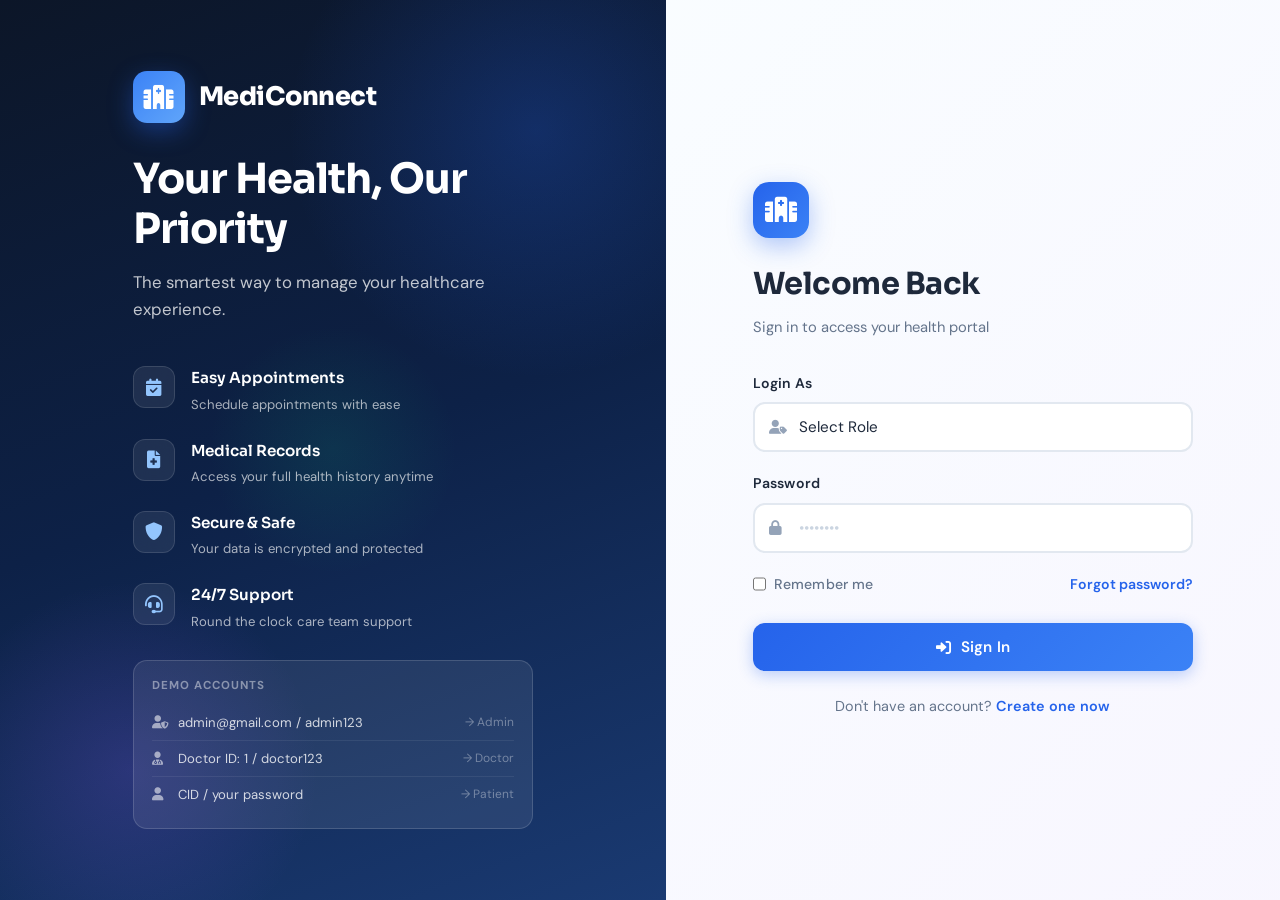
==== views/index.html @ 65984899 "fixed login" ====
<!doctype html>
<html lang="en">
  <head>
    <meta charset="UTF-8" />
    <meta name="viewport" content="width=device-width, initial-scale=1.0" />
    <title>MediConnect | Patient Portal</title>
    <link
      rel="stylesheet"
      href="https://cdnjs.cloudflare.com/ajax/libs/font-awesome/6.0.0/css/all.min.css"
    />
    <link rel="stylesheet" href="css/base.css" />
    <link rel="stylesheet" href="css/dashboard.css" />
    <link rel="stylesheet" href="css/mobile.css" />
  </head>
  <body>
    <!-- ── TOP NAV (Desktop only) ── -->
    <nav class="top-nav">
      <div class="logo" onclick="window.location.href = 'index.html'">
        MediConnect
      </div>
      <ul class="desktop-nav-links">
        <li class="active" onclick="showPage('dashboard', this)">
          <i class="fas fa-th-large"></i> <span>Dashboard</span>
        </li>
        <li onclick="showPage('appointments', this)">
          <i class="fas fa-calendar-check"></i> <span>Appointments</span>
        </li>
        <li onclick="showPage('records', this)">
          <i class="fas fa-file-medical"></i> <span>Records</span>
        </li>
        <li onclick="showPage('profile', this)">
          <i class="fas fa-user-circle"></i> <span>Profile</span>
        </li>
        <li onclick="confirmLogout()">
          <i class="fas fa-sign-out-alt"></i> <span>Logout</span>
        </li>
      </ul>
    </nav>

    <!-- ── MOBILE HEADER ── -->
    <header class="mobile-header">
      <div class="mobile-logo" onclick="window.location.href = 'index.html'">
        MediConnect
      </div>
      <span class="mobile-page-title" id="mobilePageTitle">Dashboard</span>
      <button
        class="header-logout-btn"
        onclick="confirmLogout()"
        title="Logout"
      >
        <i class="fas fa-sign-out-alt"></i>
      </button>
    </header>

    <!-- ── BOTTOM NAV (Mobile only) ── -->
    <nav class="bottom-nav">
      <ul>
        <li
          class="active"
          id="bnav-dashboard"
          onclick="showPage('dashboard', null, 'Home')"
        >
          <i class="fas fa-home"></i>
          Home
        </li>
        <li
          id="bnav-appointments"
          onclick="showPage('appointments', null, 'Appointments')"
        >
          <i class="fas fa-calendar-check"></i>
          Book
        </li>
        <li id="bnav-records" onclick="showPage('records', null, 'Records')">
          <i class="fas fa-file-medical"></i>
          Records
        </li>
        <li id="bnav-profile" onclick="showPage('profile', null, 'Profile')">
          <i class="fas fa-user-circle"></i>
          Profile
        </li>
      </ul>
    </nav>

    <!-- ── NAV HINT (first-time tooltip) ── -->
    <div class="nav-hint" id="navHint">
      <i class="fas fa-hand-point-down" style="margin-right: 6px"></i> Tap icons
      below to navigate
    </div>

    <!-- ── LOGOUT MODAL ── -->
    <div class="logout-overlay" id="logoutOverlay">
      <div class="logout-modal">
        <div class="modal-icon"><i class="fas fa-sign-out-alt"></i></div>
        <h3>Log Out?</h3>
        <p>You'll be signed out of your MediConnect account.</p>
        <div class="modal-actions">
          <button class="btn-cancel" onclick="closeLogout()">Cancel</button>
          <button class="btn-logout-confirm" onclick="doLogout()">
            Log Out
          </button>
        </div>
      </div>
    </div>

    <!-- ── MAIN CONTENT ── -->
    <main class="main-content">
      <!-- DASHBOARD -->
      <section id="dashboard" class="page-section active">
        <h1>Dashboard</h1>

        <!-- Desktop welcome -->
        <div class="welcome-section welcome-desktop">
          <h2>Welcome back!</h2>
          <p>
            <i class="fas fa-calendar-check"></i> 2 appointments scheduled for
            today.
          </p>
          <p>
            <i class="fas fa-heart"></i> Your health is our priority. Keep up
            with your appointments!
          </p>
        </div>

        <!-- Mobile welcome (short) -->
        <div
          class="welcome-section welcome-mobile"
          style="padding: 20px 20px 20px 26px"
        >
          <h2 style="font-size: 1.3rem; margin-bottom: 6px">Hi</h2>
          <p style="font-size: 0.88rem; margin: 0">
            <i class="fas fa-calendar-check"></i> 2 appointments today
          </p>
        </div>

        <!-- Mobile quick actions -->
        <div class="quick-actions">
          <button
            class="quick-action-btn"
            onclick="showPage('appointments', null, 'Appointments')"
          >
            <i class="fas fa-plus-circle"></i>
            Book Appointment
          </button>
          <button
            class="quick-action-btn"
            onclick="showPage('records', null, 'Records')"
          >
            <i class="fas fa-file-medical"></i>
            My Records
          </button>
        </div>

        <div class="stats-grid">
          <div
            class="stat-card blue"
            onclick="showPage('appointments', null, 'Appointments')"
          >
            <div class="stat-icon"><i class="fas fa-calendar-check"></i></div>
            <div class="stat-content">
              <h4>2</h4>
              <p>Upcoming Appointments</p>
            </div>
          </div>
          <div
            class="stat-card green"
            onclick="showPage('records', null, 'Records')"
          >
            <div class="stat-icon"><i class="fas fa-file-medical"></i></div>
            <div class="stat-content">
              <h4>5</h4>
              <p>Medical Records</p>
            </div>
          </div>
        </div>

        <div class="card">
          <h3>
            <i
              class="fas fa-history"
              style="color: var(--accent); margin-right: 8px"
            ></i
            >Recent Activity
          </h3>

          <!-- Desktop activity -->
          <div class="desktop-activity">
            <div class="activity-card">
              <strong>Appointment Confirmed</strong>
              <p
                style="
                  color: var(--text-muted);
                  font-size: 0.9rem;
                  margin: 5px 0 0 0;
                "
              >
                Dr. Karma Wangchuk · 2026-04-22 at 10:00 AM
              </p>
            </div>
            <div class="activity-card">
              <strong>Medical Record Updated</strong>
              <p
                style="
                  color: var(--text-muted);
                  font-size: 0.9rem;
                  margin: 5px 0 0 0;
                "
              >
                Latest diagnosis added to your records
              </p>
            </div>
            <div class="activity-card">
              <strong>Prescription Issued</strong>
              <p
                style="
                  color: var(--text-muted);
                  font-size: 0.9rem;
                  margin: 5px 0 0 0;
                "
              >
                Paracetamol 500mg · Valid until 2026-05-22
              </p>
            </div>
          </div>

          <!-- Mobile activity (compact pills) -->
          <div class="mobile-activity" style="display: none">
            <div class="activity-pill">
              <div class="pill-icon blue">
                <i class="fas fa-calendar-check"></i>
              </div>
              <div class="pill-text">
                <strong>Appointment Confirmed</strong>
                <span>Dr. Karma · Apr 22, 10:00 AM</span>
              </div>
            </div>
            <div class="activity-pill">
              <div class="pill-icon green">
                <i class="fas fa-file-medical"></i>
              </div>
              <div class="pill-text">
                <strong>Record Updated</strong>
                <span>New diagnosis added</span>
              </div>
            </div>
            <div class="activity-pill">
              <div class="pill-icon orange">
                <i class="fas fa-prescription-bottle-alt"></i>
              </div>
              <div class="pill-text">
                <strong>Prescription Issued</strong>
                <span>Paracetamol 500mg</span>
              </div>
            </div>
          </div>
        </div>
      </section>

      <!-- APPOINTMENTS -->
      <section id="appointments" class="page-section">
        <h1>Appointments</h1>
        <div class="card">
          <h3>Book New Appointment</h3>
          <form id="appointmentForm" style="margin-top: 16px">
            <div class="form-grid">
              <div class="form-group">
                <label>Patient Name</label>
                <input
                  type="text"
                  id="patientName"
                  placeholder="Your name"
                  required
                />
              </div>
              <div class="form-group">
                <label>Date</label>
                <input type="date" id="appointmentDate" required />
              </div>
             <div class="form-group">
              <label>Time Slot</label>
              <select id="appointmentTime" required>
                <option value="">Select a time slot</option>
                <option value="09:00">9:00 – 9:15 AM</option>
                <option value="09:15">9:15 – 9:30 AM</option>
                <option value="09:30">9:30 – 9:45 AM</option>
                <option value="09:45">9:45 – 10:00 AM</option>
                <option value="10:00">10:00 – 10:15 AM</option>
                <option value="10:15">10:15 – 10:30 AM</option>
                <option value="10:30">10:30 – 10:45 AM</option>
                <option value="11:00">11:00 – 11:15 AM</option>
                <option value="11:30">11:30 – 11:45 AM</option>
                <option value="11:45">11:45 AM – 12:00 PM</option>
                <option value="12:00">12:00 – 12:15 PM</option>
                <option value="12:15">12:15 – 12:30 PM</option>
                <option value="12:30">12:30 – 12:45 PM</option>
                <option value="12:45">12:45 – 1:00 PM</option>
                <option value="14:00">2:00 – 2:15 PM</option>
                <option value="14:15">2:15 – 2:30 PM</option>
                <option value="14:30">2:30 – 2:45 PM</option>
                <option value="14:45">2:45 – 3:00 PM</option>
              </select>
            </div>
              <div class="form-group">
                <label>CID No.</label>
                <input
                  type="text"
                  id="cidNo"
                  placeholder="e.g. 11410001234"
                  required
                />
              </div>
              <div class="form-group">
                <label>Chamber</label>
                <select id="chamberNo" required>
                  <option value="">Select Chamber</option>
              </select>
            </div>
            </div>
            <button type="submit" class="btn-primary" style="margin-top: 20px">
              <i class="fas fa-plus" style="margin-right: 8px"></i>Book
              Appointment
            </button>
          </form>
        </div>

        <div class="card">
          <h3>Upcoming Schedule</h3>

          <!-- Desktop table -->
          <div class="desktop-table">
            <table>
              <thead>
                <tr>
                  <th>ID</th>
                  <th>Patient</th>
                  <th>Date</th>
                  <th>Time</th>
                  <th>CID No.</th>
                  <th>Status</th>
                  <th>Action</th>
                </tr>
              </thead>
              <tbody id="appointmentTableBody">
              </tbody>
            </table>
          </div>

          <!-- Mobile appointment cards -->
          <div
            class="mobile-appt-list"
            style="display: none"
            id="mobileApptList"
          >
            <div class="appt-card">
              <div class="appt-card-header">
                <strong>Dorji Wangchuk</strong>
                <span class="badge status-on">Scheduled</span>
              </div>
              <div class="appt-card-body">
                <div class="appt-info-item">
                  <span class="info-label">Date</span>
                  <span class="info-value">2026-04-22</span>
                </div>
                <div class="appt-info-item">
                  <span class="info-label">Time</span>
                  <span class="info-value">10:00 AM</span>
                </div>
                <div class="appt-info-item">
                  <span class="info-label">CID No.</span>
                  <span class="info-value">11410001234</span>
                </div>
                <div class="appt-info-item">
                  <span class="info-label">ID</span>
                  <span class="info-value">#8821</span>
                </div>
              </div>
              <button
                class="btn-small"
                style="width: 100%"
                onclick="cancelAppointment(8821)"
              >
                <i class="fas fa-times" style="margin-right: 6px"></i>Cancel
                Appointment
              </button>
            </div>
          </div>
        </div>
      </section>

      <!-- RECORDS -->
      <section id="records" class="page-section">
        <h1>Medical Records</h1>
        <div class="card">
          <h3>Your Records</h3>
          <div id="recordsContainer" style="margin-top: 16px">
            <p style="color:var(--text-muted)">Loading records...</p>
          </div>
        </div>
      </section>
      <!-- PROFILE -->
      <section id="profile" class="page-section">
        <h1>My Profile</h1>
        <div class="card">
          <form id="profileForm">
            <div class="form-grid">
              <div class="form-group">
                <label>Full Name</label>
                <input type="text" id="profileName" placeholder="Full name" />
              </div>
              <div class="form-group">
                <label>CID</label>
                <input type="text" id="profileCid" placeholder="CID" readonly />
              </div>
              <div class="form-group">
                <label>Dzongkhag</label>
                <input type="text" id="profileDzongkhag" placeholder="Dzongkhag" />
              </div>
              <div class="form-group">
                <label>Phone</label>
                <input type="text" id="profilePhone" placeholder="Phone" />
              </div>
              <div class="form-group">
                <label>Gender</label>
                <select id="profileGender">
                  <option value="">Select</option>
                  <option>Male</option>
                  <option>Female</option>
                  <option>Other</option>
                </select>
              </div>
              <div class="form-group">
                <label>Date of Birth</label>
                <input type="date" id="profileDob" />
              </div>
            </div>
            <br />
            <button type="submit" class="btn-primary">Save Changes</button>
          </form>
        </div>
      </section>
    </main>

    <script src="js/mobile-nav.js?v=2"></script>
    <script src="js/main.js?v=2"></script>
  </body>
</html>
---- views/css/base.css ----
:root {
  --primary: #1d4ed8;
  --primary-hover: #1e3a8a;
  --primary-gradient: linear-gradient(135deg, #2563eb, #1e40af);
  --secondary: #475569;
  --bg-gradient: radial-gradient(
    circle at top left,
    #ffffff 0%,
    #f0f4f8 40%,
    #e2e8f0 100%
  );
  --white: #ffffff;
  --border: rgba(226, 232, 240, 0.6);
  --text-main: #0f172a;
  --text-muted: #64748b;
  --accent: #3b82f6;
  --shadow-sm: 0 2px 10px rgba(0, 0, 0, 0.02);
  --shadow-md: 0 8px 25px rgba(15, 23, 42, 0.06);
  --shadow-lg: 0 12px 35px rgba(37, 99, 235, 0.15);
  --glass-bg: rgba(255, 255, 255, 0.92);
  --glass-border: rgba(255, 255, 255, 0.6);
  --bottom-nav-h: 68px;
}

* {
  margin: 0;
  padding: 0;
  box-sizing: border-box;
  font-family:
    "Outfit",
    "Inter",
    -apple-system,
    BlinkMacSystemFont,
    "Segoe UI",
    Roboto,
    sans-serif;
}

body {
  background: var(--bg-gradient);
  background-attachment: fixed;
  color: var(--text-main);
  min-height: 100vh;
  line-height: 1.6;
}

/* ── TOP NAVBAR (desktop) ── */
.top-nav {
  width: 100%;
  background: var(--glass-bg);
  backdrop-filter: blur(16px);
  -webkit-backdrop-filter: blur(16px);
  position: fixed;
  top: 0;
  left: 0;
  right: 0;
  height: 70px;
  display: flex;
  align-items: center;
  justify-content: space-between;
  border-bottom: 1px solid var(--glass-border);
  box-shadow: var(--shadow-sm);
  z-index: 1000;
}

.logo {
  font-size: 1.4rem;
  font-weight: 800;
  background: var(--primary-gradient);
  -webkit-background-clip: text;
  -webkit-text-fill-color: transparent;
  padding: 0 32px;
  white-space: nowrap;
  letter-spacing: -0.5px;
  cursor: pointer;
}

.desktop-nav-links {
  list-style: none;
  display: flex;
  height: 100%;
  margin: 0 32px 0 auto;
  padding: 0;
  gap: 8px;
  align-items: center;
}

.desktop-nav-links li,
.desktop-nav-links a.nav-link {
  padding: 8px 16px;
  border-radius: 8px;
  cursor: pointer;
  color: var(--text-muted);
  display: flex;
  align-items: center;
  gap: 8px;
  font-size: 0.95rem;
  font-weight: 600;
  text-decoration: none;
}

.desktop-nav-links li:hover,
.desktop-nav-links a.nav-link:hover {
  background: rgba(37, 99, 235, 0.05);
  color: var(--primary);
}

.desktop-nav-links li.active,
.desktop-nav-links a.nav-link.active {
  background: var(--primary-gradient);
  color: var(--white);
  box-shadow: 0 4px 12px rgba(37, 99, 235, 0.2);
}

/* ── MAIN CONTENT ── */
.main-content {
  flex: 1;
  padding: 48px;
  margin-top: 70px;
  max-width: 1100px;
  margin-left: auto;
  margin-right: auto;
  width: 100%;
}

.page-section {
  display: none;
}
.page-section.active {
  display: block;
}

/* ── CARDS ── */
.card {
  background: var(--glass-bg);
  backdrop-filter: blur(20px);
  padding: 32px;
  border-radius: 16px;
  margin-bottom: 32px;
  border: 1px solid var(--white);
  box-shadow: var(--shadow-md);
}

h1 {
  margin-bottom: 28px;
  color: var(--text-main);
  font-weight: 800;
  font-size: 2rem;
  letter-spacing: -0.5px;
}

h2,
h3,
h4 {
  color: var(--text-main);
  font-weight: 700;
}

h3 {
  font-size: 1.35rem;
  margin-bottom: 20px;
}

/* ── BUTTONS ── */
.btn-primary {
  background: var(--primary-gradient);
  color: var(--white);
  border: none;
  padding: 12px 28px;
  border-radius: 10px;
  cursor: pointer;
  font-weight: 600;
  font-size: 1rem;
  box-shadow: 0 4px 15px rgba(37, 99, 235, 0.2);
}

.btn-primary:hover {
  background: var(--primary-hover);
  box-shadow: 0 6px 20px rgba(37, 99, 235, 0.3);
}

.btn-small {
  background: #f1f5f9;
  color: var(--text-main);
  border: 1px solid var(--border);
  padding: 8px 16px;
  border-radius: 8px;
  cursor: pointer;
  font-size: 0.85rem;
  font-weight: 600;
}

.btn-small:hover {
  background: #e2e8f0;
  border-color: #cbd5e1;
}

/* ── FORMS ── */
select,
input {
  width: 100%;
  padding: 12px 16px;
  border: 2px solid #e2e8f0;
  border-radius: 10px;
  font-size: 0.95rem;
  color: var(--text-main);
  background: #f8fafc;
}

select:focus,
input:focus {
  outline: none;
  border-color: var(--accent);
  background: var(--white);
  box-shadow: 0 0 0 4px rgba(59, 130, 246, 0.1);
}

.form-grid {
  display: grid;
  grid-template-columns: 1fr 1fr;
  gap: 24px;
}

.form-group {
  display: flex;
  flex-direction: column;
  gap: 8px;
}

.form-group label {
  font-size: 0.9rem;
  color: var(--text-main);
  font-weight: 600;
}

/* ── TABLES ── */
table {
  width: 100%;
  border-collapse: collapse;
  margin-top: 12px;
}

th,
td {
  text-align: left;
  padding: 16px;
  border-bottom: 1px solid var(--border);
  font-size: 0.95rem;
}

th {
  font-weight: 600;
  color: var(--text-muted);
  background: rgba(241, 245, 249, 0.5);
  text-transform: uppercase;
  font-size: 0.8rem;
  letter-spacing: 0.5px;
}

th:first-child {
  border-top-left-radius: 8px;
}
th:last-child {
  border-top-right-radius: 8px;
}
tbody tr:hover {
  background-color: rgba(248, 250, 252, 0.8);
}

/* ── BADGES ── */
.badge {
  padding: 6px 14px;
  border-radius: 9999px;
  font-size: 0.8rem;
  font-weight: 600;
  display: inline-block;
}

.status-on {
  background: #dbeafe;
  color: #1e40af;
  border: 1px solid #bfdbfe;
}
.status-off {
  background: #f1f5f9;
  color: #475569;
  border: 1px solid #e2e8f0;
}

/* ── DASHBOARD ── */
.stats-grid {
  display: grid;
  grid-template-columns: repeat(2, 1fr);
  gap: 24px;
  margin-bottom: 32px;
}

.stat-card {
  background: var(--white);
  padding: 32px;
  border-radius: 16px;
  border: 1px solid var(--white);
  display: flex;
  align-items: center;
  gap: 24px;
  cursor: pointer;
  box-shadow: var(--shadow-md);
}

.stat-card.blue {
  background: var(--primary-gradient);
  color: var(--white);
}
.stat-card.blue .stat-icon {
  background: rgba(255, 255, 255, 0.2);
  color: var(--white);
}
.stat-card.blue .stat-content h4,
.stat-card.blue .stat-content p {
  color: var(--white);
}
.stat-card.green {
  background: linear-gradient(135deg, #ffffff, #f0f9ff);
}

.stat-card .stat-icon {
  font-size: 2rem;
  color: var(--primary);
  width: 64px;
  height: 64px;
  display: flex;
  align-items: center;
  justify-content: center;
  background: #eff6ff;
  border-radius: 12px;
}

.stat-content h4 {
  font-size: 2rem;
  margin: 0 0 4px 0;
  color: var(--text-main);
  font-weight: 800;
}
.stat-content p {
  margin: 0;
  color: var(--text-muted);
  font-size: 1rem;
  font-weight: 500;
}

.welcome-section {
  background: var(--white);
  padding: 40px;
  border-radius: 16px;
  margin-bottom: 32px;
  border: 1px solid var(--white);
  position: relative;
  overflow: hidden;
  box-shadow: var(--shadow-md);
}

.welcome-section::before {
  content: "";
  position: absolute;
  top: 0;
  left: 0;
  bottom: 0;
  width: 6px;
  background: var(--primary-gradient);
}

.welcome-section h2 {
  margin: 0 0 16px 0;
  font-size: 1.8rem;
}
.welcome-section p {
  margin: 8px 0;
  color: var(--text-muted);
  font-size: 1rem;
  font-weight: 500;
}
.welcome-section i {
  width: 24px;
  color: var(--accent);
}

.activity-card {
  padding: 20px 0;
  border-bottom: 1px solid var(--border);
}
.activity-card:last-child {
  border-bottom: none;
  padding-bottom: 0;
}
.activity-card strong {
  color: var(--text-main);
  font-weight: 600;
  display: block;
  margin-bottom: 6px;
  font-size: 1.05rem;
}

/* ── LOGOUT MODAL ── */
.logout-overlay {
  display: none;
  position: fixed;
  inset: 0;
  background: rgba(15, 23, 42, 0.6);
  backdrop-filter: blur(4px);
  z-index: 3000;
  align-items: center;
  justify-content: center;
}

.logout-overlay.active {
  display: flex;
}

.logout-modal {
  background: var(--white);
  border-radius: 16px;
  padding: 40px;
  max-width: 420px;
  width: 90%;
  box-shadow: var(--shadow-lg);
  text-align: center;
}

.logout-modal .modal-icon {
  font-size: 2.5rem;
  color: var(--accent);
  background: #eff6ff;
  width: 80px;
  height: 80px;
  line-height: 80px;
  border-radius: 50%;
  margin: 0 auto 20px;
}

.logout-modal h3 {
  font-size: 1.5rem;
  margin-bottom: 12px;
  font-weight: 700;
}
.logout-modal p {
  color: var(--text-muted);
  font-size: 1rem;
  margin-bottom: 32px;
}

.modal-actions {
  display: flex;
  gap: 16px;
  justify-content: center;
}

.btn-cancel,
.btn-logout-confirm {
  padding: 12px 24px;
  border-radius: 10px;
  font-size: 1rem;
  font-weight: 600;
  cursor: pointer;
}

.btn-cancel {
  border: 1px solid var(--border);
  background: #f8fafc;
  color: var(--text-main);
}
.btn-cancel:hover {
  background: #f1f5f9;
}
.btn-logout-confirm {
  border: none;
  background: var(--primary-gradient);
  color: var(--white);
}
.btn-logout-confirm:hover {
  background: var(--primary-hover);
}

/* ── BOTTOM NAV (mobile only) ── */
.bottom-nav {
  display: none;
  position: fixed;
  bottom: 0;
  left: 0;
  right: 0;
  height: var(--bottom-nav-h);
  background: var(--glass-bg);
  backdrop-filter: blur(20px);
  -webkit-backdrop-filter: blur(20px);
  border-top: 1px solid var(--glass-border);
  box-shadow: 0 -4px 20px rgba(15, 23, 42, 0.08);
  z-index: 1000;
  padding-bottom: env(safe-area-inset-bottom);
}

.bottom-nav ul {
  list-style: none;
  display: flex;
  height: 100%;
  align-items: stretch;
  margin: 0;
  padding: 0;
}

.bottom-nav ul li {
  flex: 1;
  display: flex;
  flex-direction: column;
  align-items: center;
  justify-content: center;
  gap: 4px;
  cursor: pointer;
  padding: 8px 4px;
  color: var(--text-muted);
  font-size: 0.65rem;
  font-weight: 600;
  text-transform: uppercase;
  letter-spacing: 0.3px;
  border: none;
  background: none;
  transition: color 0.2s;
  -webkit-tap-highlight-color: transparent;
  position: relative;
}

.bottom-nav ul li i {
  font-size: 1.35rem;
  transition:
    transform 0.2s,
    color 0.2s;
}

.bottom-nav ul li.active {
  color: var(--primary);
}
.bottom-nav ul li.active i {
  transform: scale(1.15);
}

.bottom-nav ul li.active::before {
  content: "";
  position: absolute;
  top: 0;
  left: 50%;
  transform: translateX(-50%);
  width: 32px;
  height: 3px;
  border-radius: 0 0 4px 4px;
  background: var(--primary-gradient);
}

.bottom-nav ul li:not(.active):active {
  background: rgba(37, 99, 235, 0.06);
  border-radius: 10px;
}

/* ── MOBILE HEADER ── */
.mobile-header {
  display: none;
  position: fixed;
  top: 0;
  left: 0;
  right: 0;
  height: 60px;
  background: var(--glass-bg);
  backdrop-filter: blur(16px);
  border-bottom: 1px solid var(--glass-border);
  align-items: center;
  justify-content: space-between;
  padding: 0 20px;
  z-index: 1000;
  box-shadow: var(--shadow-sm);
}

.mobile-header .mobile-logo {
  font-size: 1.2rem;
  font-weight: 800;
  background: var(--primary-gradient);
  -webkit-background-clip: text;
  -webkit-text-fill-color: transparent;
  letter-spacing: -0.5px;
  cursor: pointer;
}

.mobile-header .mobile-page-title {
  font-size: 1rem;
  font-weight: 700;
  color: var(--text-main);
}

.mobile-header .header-logout-btn {
  background: none;
  border: none;
  cursor: pointer;
  color: var(--text-muted);
  font-size: 1.1rem;
  padding: 8px;
  border-radius: 8px;
}

.mobile-header .header-logout-btn:active {
  background: rgba(239, 68, 68, 0.08);
  color: #dc2626;
}

/* ── WELCOME VARIANTS ── */
.welcome-mobile {
  display: none;
}
.welcome-desktop {
  display: block;
}

/* ── ACTIVITY PILLS ── */
.activity-pill {
  display: flex;
  align-items: flex-start;
  gap: 14px;
  padding: 16px 0;
  border-bottom: 1px solid var(--border);
}

.activity-pill:last-child {
  border-bottom: none;
  padding-bottom: 0;
}

.activity-pill .pill-icon {
  width: 40px;
  height: 40px;
  border-radius: 10px;
  flex-shrink: 0;
  display: flex;
  align-items: center;
  justify-content: center;
  font-size: 1rem;
}

.pill-icon.blue {
  background: #dbeafe;
  color: #1d4ed8;
}
.pill-icon.green {
  background: #dcfce7;
  color: #16a34a;
}
.pill-icon.orange {
  background: #ffedd5;
  color: #ea580c;
}

.activity-pill .pill-text strong {
  font-size: 0.95rem;
  font-weight: 600;
  display: block;
  margin-bottom: 2px;
}

.activity-pill .pill-text span {
  font-size: 0.82rem;
  color: var(--text-muted);
}

/* ── MOBILE APPOINTMENT CARDS ── */
.appt-card {
  background: #f8fafc;
  border: 1px solid var(--border);
  border-radius: 12px;
  padding: 16px;
  margin-bottom: 12px;
}

.appt-card-header {
  display: flex;
  justify-content: space-between;
  align-items: center;
  margin-bottom: 10px;
}

.appt-card-header strong {
  font-size: 0.95rem;
  font-weight: 700;
}

.appt-card-body {
  display: grid;
  grid-template-columns: 1fr 1fr;
  gap: 8px;
  margin-bottom: 12px;
}

.appt-info-item {
  display: flex;
  flex-direction: column;
  gap: 2px;
}

.appt-info-item .info-label {
  font-size: 0.7rem;
  color: var(--text-muted);
  text-transform: uppercase;
  letter-spacing: 0.5px;
  font-weight: 600;
}

.appt-info-item .info-value {
  font-size: 0.88rem;
  font-weight: 600;
  color: var(--text-main);
}

/* ── NAV HINT TOOLTIP ── */
.nav-hint {
  display: none;
  position: fixed;
  bottom: calc(var(--bottom-nav-h) + 12px);
  left: 50%;
  transform: translateX(-50%);
  background: #0f172a;
  color: white;
  padding: 10px 18px;
  border-radius: 10px;
  font-size: 0.82rem;
  font-weight: 500;
  white-space: nowrap;
  z-index: 2000;
  box-shadow: 0 4px 20px rgba(0, 0, 0, 0.25);
  animation: hintFadeIn 0.4s ease;
  pointer-events: none;
}

.nav-hint::after {
  content: "";
  position: absolute;
  top: 100%;
  left: 50%;
  transform: translateX(-50%);
  border: 6px solid transparent;
  border-top-color: #0f172a;
}

@keyframes hintFadeIn {
  from {
    opacity: 0;
    transform: translateX(-50%) translateY(8px);
  }
  to {
    opacity: 1;
    transform: translateX(-50%) translateY(0);
  }
}

/* ── QUICK ACTIONS ── */
.quick-actions {
  display: none;
  grid-template-columns: repeat(2, 1fr);
  gap: 12px;
  margin-bottom: 20px;
}

.quick-action-btn {
  background: var(--white);
  border: 1px solid var(--border);
  border-radius: 14px;
  padding: 18px 12px;
  display: flex;
  flex-direction: column;
  align-items: center;
  gap: 8px;
  cursor: pointer;
  box-shadow: var(--shadow-sm);
  font-size: 0.8rem;
  font-weight: 700;
  color: var(--text-main);
  -webkit-tap-highlight-color: transparent;
  transition:
    background 0.15s,
    border-color 0.15s;
}

.quick-action-btn i {
  font-size: 1.4rem;
  color: var(--primary);
}
.quick-action-btn:active {
  background: #eff6ff;
  border-color: #bfdbfe;
}

/* ── RESPONSIVE ── */
@media (max-width: 950px) {
  .form-grid {
    grid-template-columns: 1fr;
  }
}

@media (max-width: 750px) {
  .top-nav {
    display: none;
  }
  .mobile-header {
    display: flex;
  }
  .bottom-nav {
    display: block;
  }

  .main-content {
    padding: 16px 16px calc(var(--bottom-nav-h) + 16px);
    margin-top: 60px;
    max-width: 100%;
  }

  h1 {
    font-size: 1.4rem;
    margin-bottom: 16px;
  }
  h3 {
    font-size: 1.1rem;
    margin-bottom: 14px;
  }

  .card {
    padding: 18px 16px;
    border-radius: 12px;
  }

  .stats-grid {
    grid-template-columns: repeat(2, 1fr);
    gap: 12px;
    margin-bottom: 20px;
  }
  .stat-card {
    padding: 18px 14px;
    gap: 12px;
    border-radius: 14px;
  }
  .stat-card .stat-icon {
    width: 44px;
    height: 44px;
    font-size: 1.2rem;
    border-radius: 10px;
  }
  .stat-content h4 {
    font-size: 1.5rem;
  }
  .stat-content p {
    font-size: 0.78rem;
  }

  .welcome-desktop {
    display: none;
  }
  .welcome-mobile {
    display: block;
  }

  .quick-actions {
    display: grid;
  }

  .desktop-table {
    display: none;
  }
  .mobile-appt-list {
    display: block;
  }

  .desktop-activity {
    display: none;
  }
  .mobile-activity {
    display: block;
  }

  select,
  input {
    padding: 14px 16px;
    font-size: 1rem;
  }
  .btn-primary {
    width: 100%;
    padding: 14px;
    text-align: center;
    font-size: 1rem;
  }

  .form-grid {
    gap: 16px;
  }

  .logout-modal {
    padding: 28px 20px;
  }
  .logout-modal h3 {
    font-size: 1.2rem;
  }
  .logout-modal .modal-icon {
    width: 60px;
    height: 60px;
    line-height: 60px;
    font-size: 1.8rem;
  }
}
---- views/css/dashboard.css ----
/* Dashboard Specific Styles */
.stats-grid {
  display: grid;
  grid-template-columns: repeat(2, 1fr);
  gap: 24px;
  margin-bottom: 32px;
}

.stat-card {
  background: var(--white);
  padding: 32px;
  border-radius: 16px;
  border: 1px solid var(--white);
  display: flex;
  align-items: center;
  gap: 24px;
  cursor: pointer;
  box-shadow: var(--shadow-md);
  text-decoration: none;
}

.stat-card.blue {
  background: var(--primary-gradient);
  color: var(--white);
}

.stat-card.blue:hover {
  background: linear-gradient(135deg, #1e40af, #1e3a8a);
}

.stat-card.blue .stat-icon {
  background: rgba(255, 255, 255, 0.2);
  color: var(--white);
}

.stat-card.blue .stat-content h4,
.stat-card.blue .stat-content p {
  color: var(--white);
}

.stat-card.green {
  background: linear-gradient(135deg, #ffffff, #f0f9ff);
}

.stat-card.green:hover {
  border-color: #bae6fd;
}

.stat-card .stat-icon { 
  font-size: 2rem; 
  color: var(--primary);
  width: 64px;
  height: 64px;
  display: flex;
  align-items: center;
  justify-content: center;
  background: #eff6ff; 
  border-radius: 12px;
}

.stat-content h4 { 
  font-size: 2rem; 
  margin: 0 0 4px 0; 
  color: var(--text-main);
  font-weight: 800;
}

.stat-content p { 
  margin: 0; 
  color: var(--text-muted); 
  font-size: 1rem; 
  font-weight: 500;
}

.welcome-section {
  background: var(--white);
  padding: 40px;
  border-radius: 16px;
  margin-bottom: 32px;
  border: 1px solid var(--white);
  position: relative;
  overflow: hidden;
  box-shadow: var(--shadow-md);
}

.welcome-section::before {
  content: '';
  position: absolute;
  top: 0; left: 0; bottom: 0;
  width: 6px;
  background: var(--primary-gradient);
}

.welcome-section h2 {
  margin: 0 0 16px 0;
  font-size: 1.8rem;
}

.welcome-section p {
  margin: 8px 0;
  color: var(--text-muted);
  font-size: 1rem;
  font-weight: 500;
}

.welcome-section i {
  width: 24px;
  color: var(--accent);
}

.activity-card {
  padding: 20px 0;
  border-bottom: 1px solid var(--border);
}

.activity-card:last-child {
  border-bottom: none;
  padding-bottom: 0;
}

.activity-card strong { 
  color: var(--text-main); 
  font-weight: 600; 
  display: block;
  margin-bottom: 6px;
  font-size: 1.05rem;
}

@media (max-width: 750px) {
  .stats-grid { grid-template-columns: 1fr; gap: 16px; }
  .welcome-section { padding: 24px; }
}
---- views/css/mobile.css ----
/* ── MOBILE ENHANCEMENTS ── */
/* Injected into all pages for consistent mobile UX */

:root {
  --bottom-nav-h: 68px;
}

/* ── MOBILE HEADER ── */
.mobile-header {
  display: none;
  position: fixed;
  top: 0;
  left: 0;
  right: 0;
  height: 60px;
  background: var(--glass-bg);
  backdrop-filter: blur(16px);
  -webkit-backdrop-filter: blur(16px);
  border-bottom: 1px solid var(--glass-border);
  align-items: center;
  justify-content: space-between;
  padding: 0 20px;
  z-index: 1001;
  box-shadow: var(--shadow-sm);
}
.mobile-header .mobile-logo {
  font-size: 1.2rem;
  font-weight: 800;
  background: var(--primary-gradient);
  -webkit-background-clip: text;
  -webkit-text-fill-color: transparent;
  letter-spacing: -0.5px;
  cursor: pointer;
}
.mobile-header .mobile-page-title {
  font-size: 1rem;
  font-weight: 700;
  color: var(--text-main);
}
.mobile-header .header-logout-btn {
  background: none;
  border: none;
  cursor: pointer;
  color: var(--text-muted);
  font-size: 1.1rem;
  padding: 8px;
  border-radius: 8px;
  -webkit-tap-highlight-color: transparent;
}
.mobile-header .header-logout-btn:active {
  background: rgba(239, 68, 68, 0.08);
  color: #dc2626;
}

/* ── BOTTOM NAV ── */
.bottom-nav {
  display: none;
  position: fixed;
  bottom: 0;
  left: 0;
  right: 0;
  height: var(--bottom-nav-h);
  background: var(--glass-bg);
  backdrop-filter: blur(20px);
  -webkit-backdrop-filter: blur(20px);
  border-top: 1px solid var(--glass-border);
  box-shadow: 0 -4px 20px rgba(15, 23, 42, 0.08);
  z-index: 1000;
  padding-bottom: env(safe-area-inset-bottom);
}
.bottom-nav ul {
  list-style: none;
  display: flex;
  height: 100%;
  align-items: stretch;
  margin: 0;
  padding: 0;
}
.bottom-nav ul li {
  flex: 1;
  display: flex;
  flex-direction: column;
  align-items: center;
  justify-content: center;
  gap: 4px;
  cursor: pointer;
  padding: 8px 4px;
  color: var(--text-muted);
  font-size: 0.65rem;
  font-weight: 600;
  text-transform: uppercase;
  letter-spacing: 0.3px;
  border: none;
  background: none;
  -webkit-tap-highlight-color: transparent;
  position: relative;
  text-decoration: none;
}
.bottom-nav ul li i {
  font-size: 1.35rem;
  transition:
    transform 0.2s,
    color 0.2s;
}
.bottom-nav ul li.active {
  color: var(--primary);
}
.bottom-nav ul li.active i {
  transform: scale(1.15);
}
.bottom-nav ul li.active::before {
  content: "";
  position: absolute;
  top: 0;
  left: 50%;
  transform: translateX(-50%);
  width: 32px;
  height: 3px;
  border-radius: 0 0 4px 4px;
  background: var(--primary-gradient);
}
.bottom-nav ul li:not(.active):active {
  background: rgba(37, 99, 235, 0.06);
  border-radius: 10px;
}

/* ── MOBILE APPOINTMENT CARDS ── */
.appt-card {
  background: #f8fafc;
  border: 1px solid var(--border);
  border-radius: 12px;
  padding: 16px;
  margin-bottom: 12px;
}
.appt-card-header {
  display: flex;
  justify-content: space-between;
  align-items: center;
  margin-bottom: 10px;
}
.appt-card-header strong {
  font-size: 0.95rem;
  font-weight: 700;
}
.appt-card-body {
  display: grid;
  grid-template-columns: 1fr 1fr;
  gap: 8px;
  margin-bottom: 12px;
}
.appt-info-item {
  display: flex;
  flex-direction: column;
  gap: 2px;
}
.appt-info-item .info-label {
  font-size: 0.7rem;
  color: var(--text-muted);
  text-transform: uppercase;
  letter-spacing: 0.5px;
  font-weight: 600;
}
.appt-info-item .info-value {
  font-size: 0.88rem;
  font-weight: 600;
  color: var(--text-main);
}

/* ── MOBILE QUICK ACTIONS ── */
.quick-actions {
  display: none;
  grid-template-columns: repeat(2, 1fr);
  gap: 12px;
  margin-bottom: 20px;
}
.quick-action-btn {
  background: var(--white);
  border: 1px solid var(--border);
  border-radius: 14px;
  padding: 18px 12px;
  display: flex;
  flex-direction: column;
  align-items: center;
  gap: 8px;
  cursor: pointer;
  box-shadow: var(--shadow-sm);
  font-size: 0.8rem;
  font-weight: 700;
  color: var(--text-main);
  -webkit-tap-highlight-color: transparent;
}
.quick-action-btn i {
  font-size: 1.4rem;
  color: var(--primary);
}
.quick-action-btn:active {
  background: #eff6ff;
  border-color: #bfdbfe;
}

/* ── NAV HINT TOOLTIP ── */
.nav-hint {
  display: none;
  position: fixed;
  bottom: calc(var(--bottom-nav-h) + 12px);
  left: 50%;
  transform: translateX(-50%);
  background: #0f172a;
  color: white;
  padding: 10px 18px;
  border-radius: 10px;
  font-size: 0.82rem;
  font-weight: 500;
  white-space: nowrap;
  z-index: 2000;
  box-shadow: 0 4px 20px rgba(0, 0, 0, 0.25);
  animation: hintFadeIn 0.4s ease;
  pointer-events: none;
}
.nav-hint::after {
  content: "";
  position: absolute;
  top: 100%;
  left: 50%;
  transform: translateX(-50%);
  border: 6px solid transparent;
  border-top-color: #0f172a;
}
@keyframes hintFadeIn {
  from {
    opacity: 0;
    transform: translateX(-50%) translateY(8px);
  }
  to {
    opacity: 1;
    transform: translateX(-50%) translateY(0);
  }
}

/* ── RESPONSIVE BREAKPOINT ── */
@media (max-width: 750px) {
  .sidebar {
    display: none !important;
  }
  .mobile-header {
    display: flex;
  }
  .bottom-nav {
    display: block;
  }

  .main-content {
    padding: 16px 16px calc(var(--bottom-nav-h) + 16px) !important;
    margin-top: 60px !important;
    max-width: 100% !important;
  }

  h1 {
    font-size: 1.4rem !important;
    margin-bottom: 16px !important;
  }
  h3 {
    font-size: 1.1rem !important;
    margin-bottom: 14px !important;
  }
  .card {
    padding: 18px 16px !important;
    border-radius: 12px !important;
  }

  .desktop-table {
    display: none !important;
  }
  .mobile-appt-list {
    display: block !important;
  }

  select,
  input {
    padding: 14px 16px;
    font-size: 1rem;
  }
  .btn-primary {
    width: 100%;
    padding: 14px;
    text-align: center;
    font-size: 1rem;
  }

  .quick-actions {
    display: grid;
  }

  .logout-modal {
    padding: 28px 20px;
  }
  .logout-modal h3 {
    font-size: 1.2rem;
  }
  .logout-modal .modal-icon {
    width: 60px;
    height: 60px;
    line-height: 60px;
    font-size: 1.8rem;
  }
}
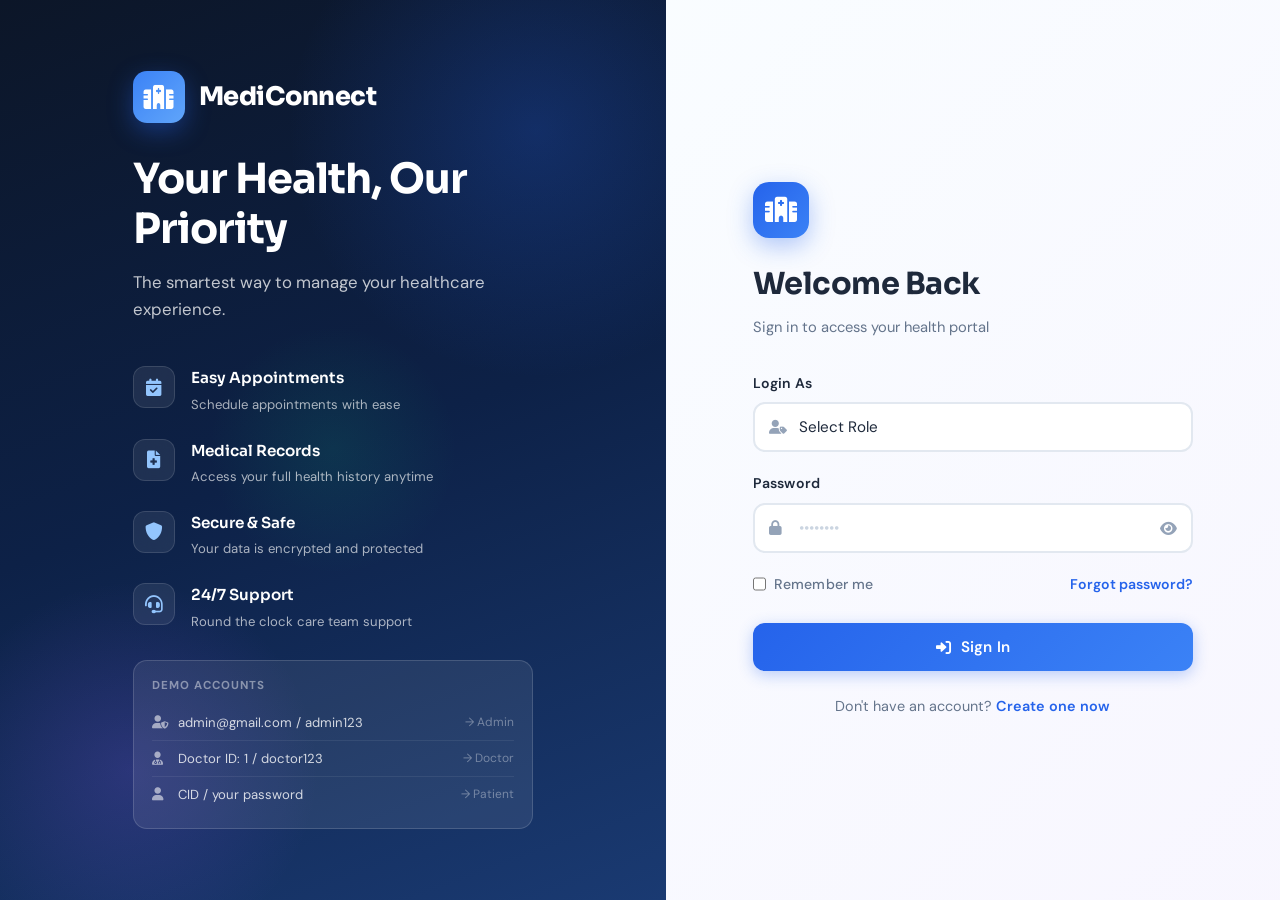
==== commit 8b3c7981: "completed" ====
--- a/views/index.html
+++ b/views/index.html
@@ -25,9 +25,6 @@
         <li onclick="showPage('appointments', this)">
           <i class="fas fa-calendar-check"></i> <span>Appointments</span>
         </li>
-        <li onclick="showPage('records', this)">
-          <i class="fas fa-file-medical"></i> <span>Records</span>
-        </li>
         <li onclick="showPage('profile', this)">
           <i class="fas fa-user-circle"></i> <span>Profile</span>
         </li>
@@ -70,10 +67,6 @@
           <i class="fas fa-calendar-check"></i>
           Book
         </li>
-        <li id="bnav-records" onclick="showPage('records', null, 'Records')">
-          <i class="fas fa-file-medical"></i>
-          Records
-        </li>
         <li id="bnav-profile" onclick="showPage('profile', null, 'Profile')">
           <i class="fas fa-user-circle"></i>
           Profile
@@ -141,13 +134,6 @@
             <i class="fas fa-plus-circle"></i>
             Book Appointment
           </button>
-          <button
-            class="quick-action-btn"
-            onclick="showPage('records', null, 'Records')"
-          >
-            <i class="fas fa-file-medical"></i>
-            My Records
-          </button>
         </div>
 
         <div class="stats-grid">
@@ -159,16 +145,6 @@
             <div class="stat-content">
               <h4>2</h4>
               <p>Upcoming Appointments</p>
-            </div>
-          </div>
-          <div
-            class="stat-card green"
-            onclick="showPage('records', null, 'Records')"
-          >
-            <div class="stat-icon"><i class="fas fa-file-medical"></i></div>
-            <div class="stat-content">
-              <h4>5</h4>
-              <p>Medical Records</p>
             </div>
           </div>
         </div>
@@ -386,16 +362,6 @@
         </div>
       </section>
 
-      <!-- RECORDS -->
-      <section id="records" class="page-section">
-        <h1>Medical Records</h1>
-        <div class="card">
-          <h3>Your Records</h3>
-          <div id="recordsContainer" style="margin-top: 16px">
-            <p style="color:var(--text-muted)">Loading records...</p>
-          </div>
-        </div>
-      </section>
       <!-- PROFILE -->
       <section id="profile" class="page-section">
         <h1>My Profile</h1>
@@ -413,6 +379,10 @@
               <div class="form-group">
                 <label>Dzongkhag</label>
                 <input type="text" id="profileDzongkhag" placeholder="Dzongkhag" />
+              </div>
+              <div class="form-group">
+                <label>Gewog</label>
+                <input type="text" id="profileGewog" placeholder="Gewog" />
               </div>
               <div class="form-group">
                 <label>Phone</label>
@@ -436,6 +406,28 @@
             <button type="submit" class="btn-primary">Save Changes</button>
           </form>
         </div>
+
+        <div class="card" style="margin-top:24px">
+          <h3>Change Password</h3>
+          <form id="changePasswordForm" style="margin-top:16px">
+            <div class="form-grid">
+              <div class="form-group">
+                <label>Current Password</label>
+                <input type="password" id="currentPassword" placeholder="Current password" required />
+              </div>
+              <div class="form-group">
+                <label>New Password</label>
+                <input type="password" id="newPassword" placeholder="New password" required />
+              </div>
+              <div class="form-group">
+                <label>Confirm New Password</label>
+                <input type="password" id="confirmPassword" placeholder="Confirm new password" required />
+              </div>
+            </div>
+            <br />
+            <button type="submit" class="btn-primary">Change Password</button>
+          </form>
+        </div>
       </section>
     </main>
 
--- a/views/css/base.css
+++ b/views/css/base.css
@@ -290,7 +290,7 @@
 /* ── DASHBOARD ── */
 .stats-grid {
   display: grid;
-  grid-template-columns: repeat(2, 1fr);
+  grid-template-columns: repeat(auto-fit, minmax(260px, 1fr));
   gap: 24px;
   margin-bottom: 32px;
 }
@@ -830,7 +830,7 @@
   }
 
   .stats-grid {
-    grid-template-columns: repeat(2, 1fr);
+    grid-template-columns: 1fr;
     gap: 12px;
     margin-bottom: 20px;
   }
--- a/views/css/dashboard.css
+++ b/views/css/dashboard.css
@@ -1,11 +1,4 @@
 /* Dashboard Specific Styles */
-.stats-grid {
-  display: grid;
-  grid-template-columns: repeat(2, 1fr);
-  gap: 24px;
-  margin-bottom: 32px;
-}
-
 .stat-card {
   background: var(--white);
   padding: 32px;
@@ -127,6 +120,5 @@
 }
 
 @media (max-width: 750px) {
-  .stats-grid { grid-template-columns: 1fr; gap: 16px; }
   .welcome-section { padding: 24px; }
 }
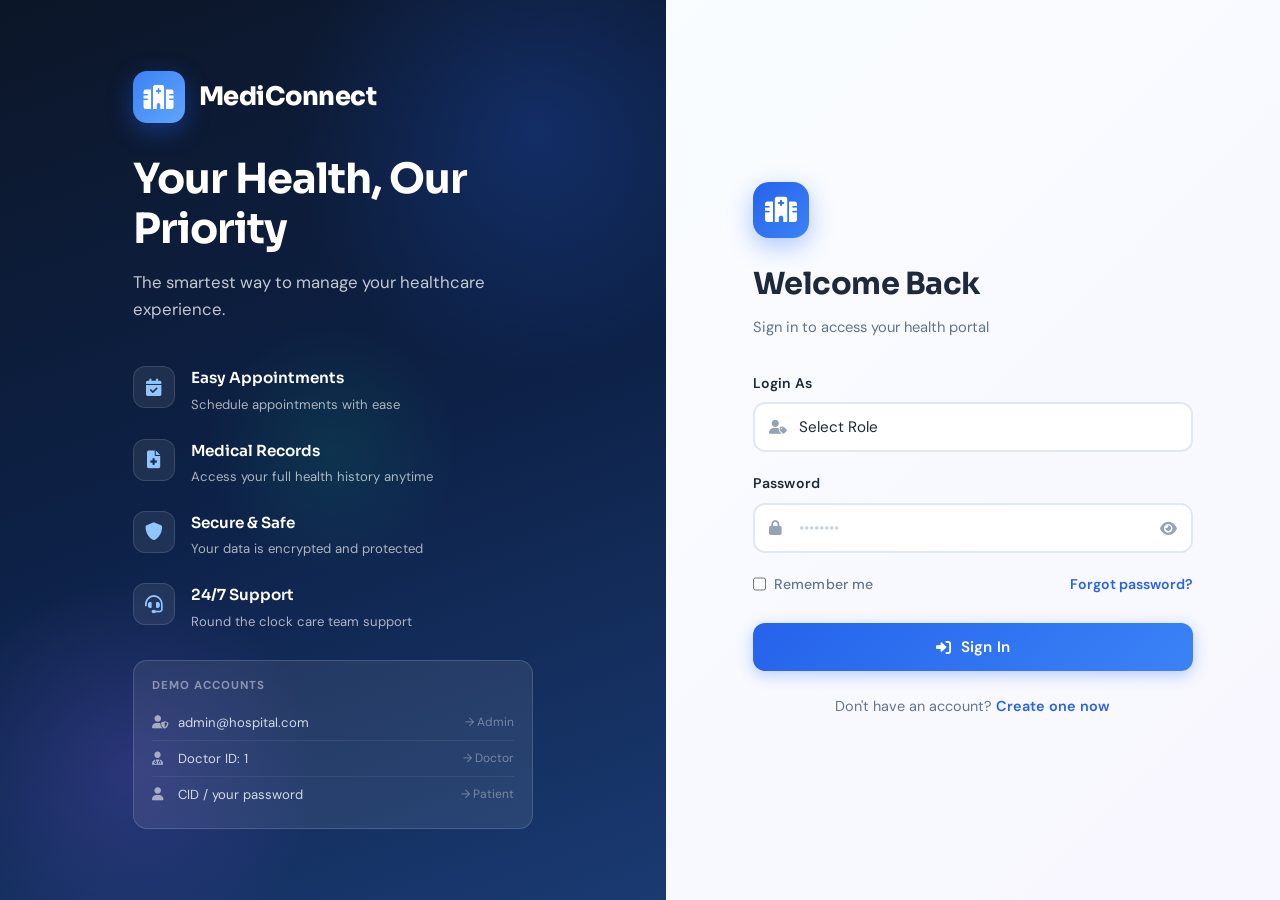
==== commit 66c3c284: "final: changed demo" ====
--- a/views/index.html
+++ b/views/index.html
@@ -105,8 +105,7 @@
         <div class="welcome-section welcome-desktop">
           <h2>Welcome back!</h2>
           <p>
-            <i class="fas fa-calendar-check"></i> 2 appointments scheduled for
-            today.
+            <i class="fas fa-calendar-check"></i> Loading…
           </p>
           <p>
             <i class="fas fa-heart"></i> Your health is our priority. Keep up
